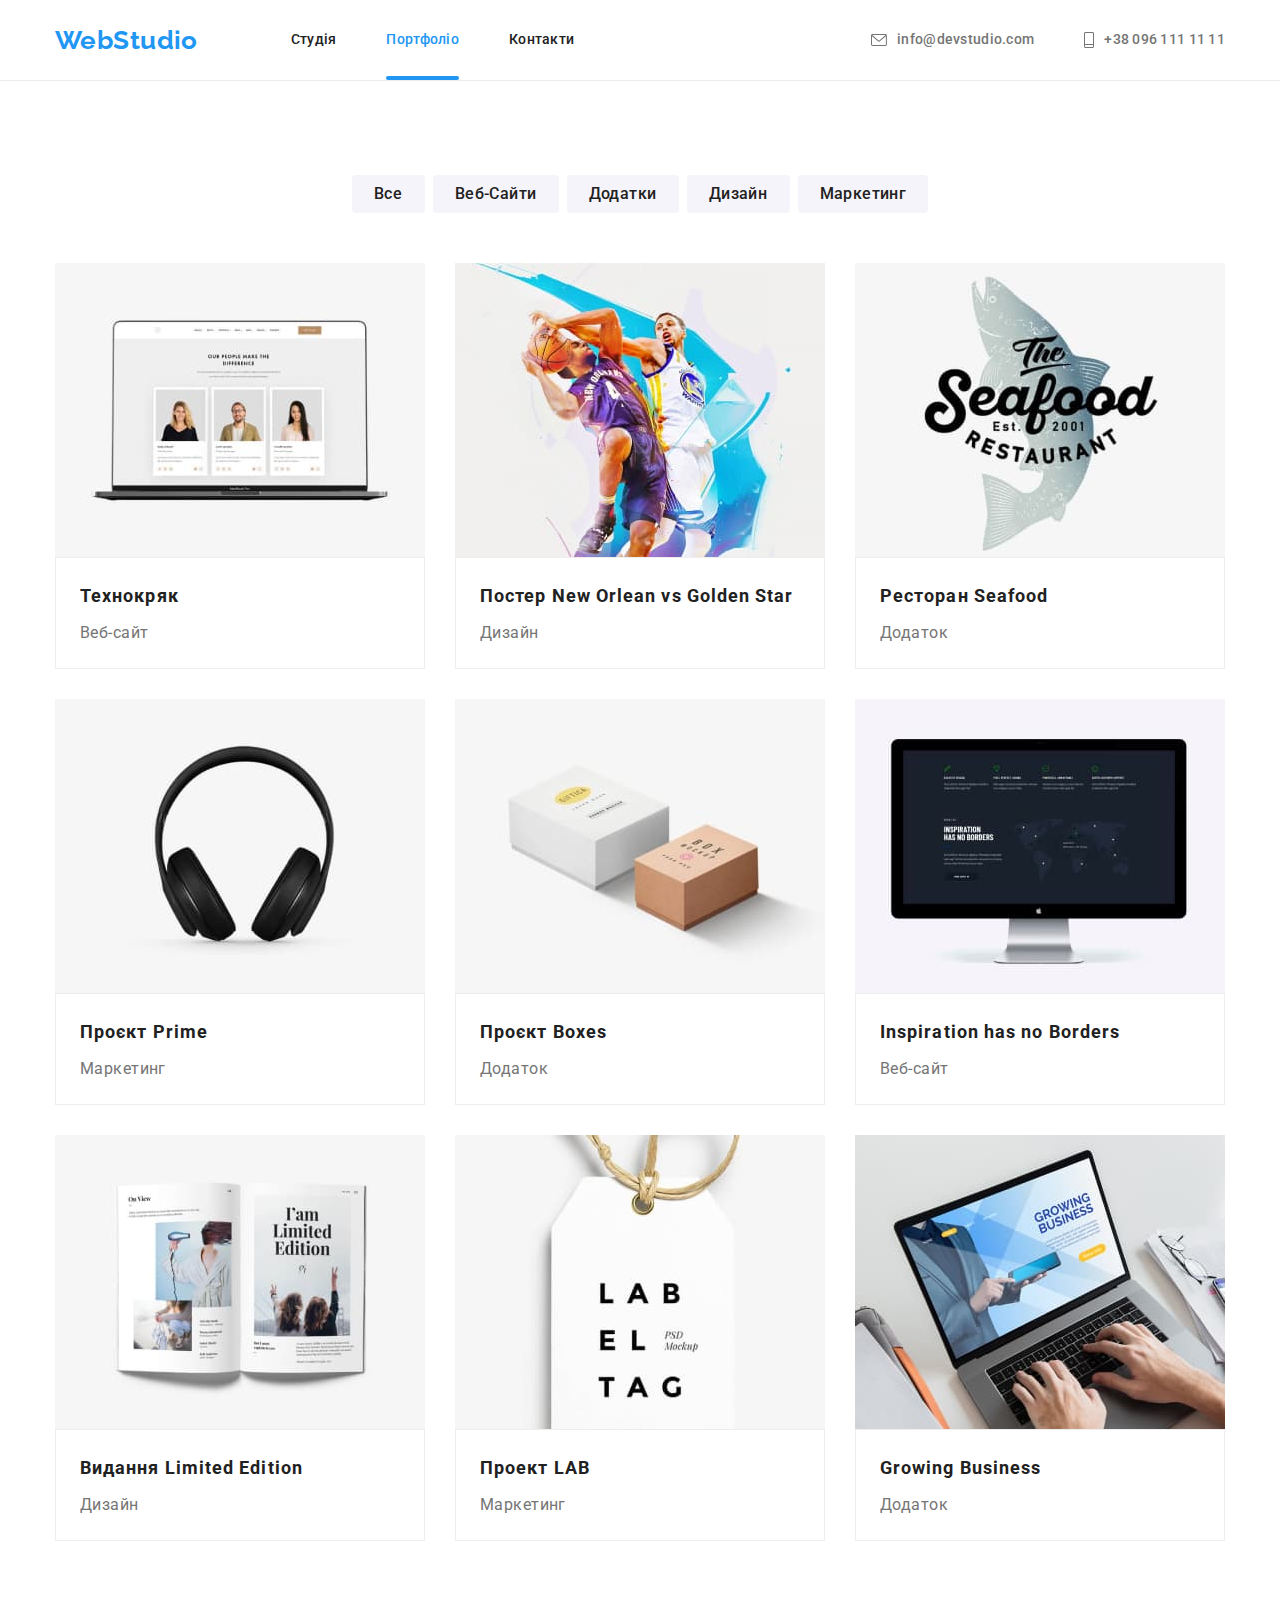
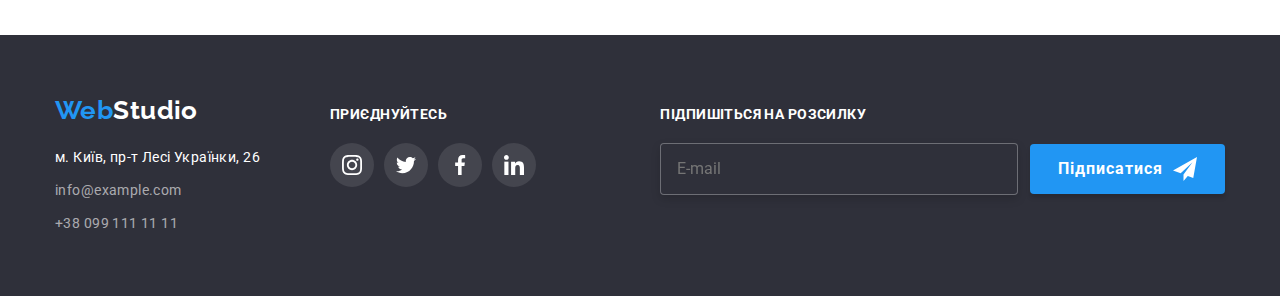
==== portfolio.html @ 5a46fb8b "змінив назви класів" ====
<!DOCTYPE html>
<html lang="uk">
  <head>
    <meta charset="UTF-8" />
    <meta http-equiv="X-UA-Compatible" content="IE=edge" />
    <meta name="viewport" content="width=device-width, initial-scale=1.0" />
    <title>Портфоліо</title>
    <link rel="preconnect" href="https://fonts.googleapis.com" />
    <link rel="preconnect" href="https://fonts.gstatic.com" crossorigin />
    <link
      href="https://fonts.googleapis.com/css2?family=Raleway:wght@700&family=Roboto:wght@400;500;700&display=swap"
      rel="stylesheet"
    />
    <link
      rel="stylesheet"
      href="https://cdnjs.cloudflare.com/ajax/libs/modern-normalize/1.1.0/modern-normalize.min.css"
    />
    <link rel="stylesheet" href="./css/styles.css" />
  </head>
  <body>
    <!-- Header -->
    <header class="header">
      <div class="container header__container">
        <nav class="header-nav">
          <a class="header-logo logo link" href="./index.html"
            >Web<span class="header-logo--black">Studio</span></a
          >
          <ul class="site-nav list">
            <li class="site-nav__item">
              <a class="site-nav__link link" href="./index.html"
                >Студія</a
              >
            </li>
            <li class="site-nav__item">
              <a class="site-nav__link site-nav__link--current link" href="./portfolio.html"
                >Портфоліо</a
              >
            </li>
            <li class="site-nav__item">
              <a class="site-nav__link link" href="#contacts">Контакти</a>
            </li>
          </ul>
        </nav>
        <ul class="header-contact list">
          <li class="header-contact__item">
            <a
              class="header-contact__link link"
              href="mailto:info@devstudio.com"
              target="_blank"
            >
              <svg class="header-contact__icon" width="16" height="12">
                <use href="./images/icons.svg#envelope"></use>
              </svg>
              info@devstudio.com</a
            >
          </li>
          <li class="header-contact__item">
            <a
              class="header-contact__link link"
              href="tel:+380961111111"
              target="_blank"
            >
              <svg class="header-contact__icon" width="10" height="16">
                <use href="./images/icons.svg#telephone"></use>
              </svg>
              +38 096 111 11 11</a
            >
          </li>
        </ul>
      </div>
    </header>
    <main>
      <section class="portfolio-section">
        <div class="container">
          <h1 class="visually-hidden">Проекти</h1>
          <!-- Filter buttons -->
          <ul class="filter-list list">
            <li class="filter-list__item">
              <button class="filter-list__btn filter-list__btn--first" type="button">Все</button>
            </li>
            <li class="filter-list__item">
              <button class="filter-list__btn filter-list__btn--second" type="button">Веб-Сайти</button>
            </li>
            <li class="filter-list__item">
              <button class="filter-list__btn filter-list__btn--third" type="button">Додатки</button>
            </li>
            <li class="filter-list__item">
              <button class="filter-list__btn filter-list__btn--fourth" type="button">Дизайн</button>
            </li>
            <li class="filter-list__item">
              <button class="filter-list__btn filter-list__btn--fifth" type="button">Маркетинг</button>
            </li>
          </ul>
          <!-- Galary -->
          <ul class="galary-set list">
            <li class="galary-set__item">
              <a class="galary-set__link link" href="">
                <div class="galary-set__img-thumb">
                  <img
                    src="./images/portfolio-1.jpg"
                    alt="Технокряк"
                    width="370"
                    height="294"
                  />
                  <p class="galary-set__overlay">
                    Ресурс пропонує комплексні пропозиції з різним рівнем
                    функціоналу та сервісів. Все це дозволить відвідувачу
                    отримати вичерпні відомості про компанію чи приватну особу.
                  </p>
                </div>
                <div class="galary-set__discription">
                  <h2 class="galary-set__title">Технокряк</h2>
                  <p class="galary-set__text">Веб-сайт</p>
                </div>
              </a>
            </li>
            <li class="galary-set__item">
              <a href="" class="galary-set__link link">
                <div class="galary-set__img-thumb">
                  <img
                    src="./images/portfolio-2.jpg"
                    alt="Постер New Orlean vs Golden Star"
                    width="370"
                    height="294"
                  />
                  <p class="galary-set__overlay">
                    Ресурс пропонує комплексні пропозиції з різним рівнем
                    функціоналу та сервісів. Все це дозволить відвідувачу
                    отримати вичерпні відомості про компанію чи приватну особу.
                  </p>
                </div>
                <div class="galary-set__discription">
                  <h2 class="galary-set__title">Постер New Orlean vs Golden Star</h2>
                  <p class="galary-set__text">Дизайн</p>
                </div>
              </a>
            </li>
            <li class="galary-set__item">
              <a href="" class="galary-set__link link">
                <div class="galary-set__img-thumb">
                  <img
                    src="./images/portfolio-3.jpg"
                    alt="Ресторан Seafood"
                    width="370"
                    height="294"
                  />
                  <p class="galary-set__overlay">
                    Ресурс пропонує комплексні пропозиції з різним рівнем
                    функціоналу та сервісів. Все це дозволить відвідувачу
                    отримати вичерпні відомості про компанію чи приватну особу.
                  </p>
                </div>
                <div class="galary-set__discription">
                  <h2 class="galary-set__title">Ресторан Seafood</h2>
                  <p class="galary-set__text">Додаток</p>
                </div>
              </a>
            </li>
            <li class="galary-set__item">
              <a href="" class="galary-set__link link">
                <div class="galary-set__img-thumb">
                  <img
                    src="./images/portfolio-4.jpg"
                    alt="Проєкт Prime"
                    width="370"
                    height="294"
                  />
                  <p class="galary-set__overlay">
                    Ресурс пропонує комплексні пропозиції з різним рівнем
                    функціоналу та сервісів. Все це дозволить відвідувачу
                    отримати вичерпні відомості про компанію чи приватну особу.
                  </p>
                </div>
                <div class="galary-set__discription">
                  <h2 class="galary-set__title">Проєкт Prime</h2>
                  <p class="galary-set__text">Маркетинг</p>
                </div>
              </a>
            </li>
            <li class="galary-set__item">
              <a href="" class="galary-set__link link">
                <div class="galary-set__img-thumb">
                  <img
                    src="./images/portfolio-5.jpg"
                    alt="Проєкт Boxes"
                    width="370"
                    height="294"
                  />
                  <p class="galary-set__overlay">
                    Ресурс пропонує комплексні пропозиції з різним рівнем
                    функціоналу та сервісів. Все це дозволить відвідувачу
                    отримати вичерпні відомості про компанію чи приватну особу.
                  </p>
                </div>
                <div class="galary-set__discription">
                  <h2 class="galary-set__title">Проєкт Boxes</h2>
                  <p class="galary-set__text">Додаток</p>
                </div>
              </a>
            </li>
            <li class="galary-set__item">
              <a href="" class="galary-set__link link">
                <div class="galary-set__img-thumb">
                  <img
                    src="./images/portfolio-6.jpg"
                    alt="Inspiration has no Borders"
                    width="370"
                    height="294"
                  />
                  <p class="galary-set__overlay">
                    Ресурс пропонує комплексні пропозиції з різним рівнем
                    функціоналу та сервісів. Все це дозволить відвідувачу
                    отримати вичерпні відомості про компанію чи приватну особу.
                  </p>
                </div>
                <div class="galary-set__discription">
                  <h2 class="galary-set__title">Inspiration has no Borders</h2>
                  <p class="galary-set__text">Веб-сайт</p>
                </div>
              </a>
            </li>
            <li class="galary-set__item">
              <a href="" class="galary-set__link link">
                <div class="galary-set__img-thumb">
                  <img
                    src="./images/portfolio-7.jpg"
                    alt="Видання Limited Edition"
                    width="370"
                    height="294"
                  />
                  <p class="galary-set__overlay">
                    Ресурс пропонує комплексні пропозиції з різним рівнем
                    функціоналу та сервісів. Все це дозволить відвідувачу
                    отримати вичерпні відомості про компанію чи приватну особу.
                  </p>
                </div>
                <div class="galary-set__discription">
                  <h2 class="galary-set__title">Видання Limited Edition</h2>
                  <p class="galary-set__text">Дизайн</p>
                </div>
              </a>
            </li>
            <li class="galary-set__item">
              <a href="" class="galary-set__link link">
                <div class="galary-set__img-thumb">
                  <img
                    src="./images/portfolio-8.jpg"
                    alt="Проект LAB"
                    width="370"
                    height="294"
                  />
                  <p class="galary-set__overlay">
                    Ресурс пропонує комплексні пропозиції з різним рівнем
                    функціоналу та сервісів. Все це дозволить відвідувачу
                    отримати вичерпні відомості про компанію чи приватну особу.
                  </p>
                </div>
                <div class="galary-set__discription">
                  <h2 class="galary-set__title">Проект LAB</h2>
                  <p class="galary-set__text">Маркетинг</p>
                </div>
              </a>
            </li>
            <li class="galary-set__item">
              <a href="" class="galary-set__link link">
                <div class="galary-set__img-thumb">
                  <img
                    src="./images/portfolio-9.jpg"
                    alt="Growing Business"
                    width="370"
                    height="294"
                  />
                  <p class="galary-set__overlay">
                    Ресурс пропонує комплексні пропозиції з різним рівнем
                    функціоналу та сервісів. Все це дозволить відвідувачу
                    отримати вичерпні відомості про компанію чи приватну особу.
                  </p>
                </div>
                <div class="galary-set__discription">
                  <h2 class="galary-set__title">Growing Business</h2>
                  <p class="galary-set__text">Додаток</p>
                </div>
              </a>
            </li>
          </ul>
        </div>
      </section>
    </main>
    <footer class="footer">
      <div class="container footer-container">
        <div class="address-wrapper">
          <a class="footer-logo logo link" href="./index.html"
            >Web<span class="logo--white">Studio</span></a
          >
          <address id="contacts" class="address">
            <ul class="address list">
              <li class="address__item">
                <a
                  class="address__link link"
                  href="https://goo.gl/maps/52CHACWSyZtGmyh28"
                  target="_blank"
                  >м. Київ, пр-т Лесі Українки, 26</a
                >
              </li>
              <li class="address__item">
                <a
                  class="address__link address__link--grey link"
                  href="mailto:info@example.com"
                  target="_blank"
                  >info@example.com</a
                >
              </li>
              <li class="address__item">
                <a
                  class="address__link address__link--grey link"
                  href="tel:+380991111111"
                  target="_blank"
                  >+38 099 111 11 11</a
                >
              </li>
            </ul>
          </address>
        </div>
        <!-- Enjoy -->
        <div class="enjoy">
          <p class="enjoy__text">Приєднуйтесь</p>
          <ul class="enjoy-list list">
            <li class="enjoy-list__item">
              <a class="enjoy__link" href="">
                <svg class="enjoy__icon" width="20" height="20">
                  <use href="./images/icons.svg#instagram"></use>
                </svg>
              </a>
            </li>
            <li class="enjoy-list__item">
              <a class="enjoy__link" href="">
                <svg class="enjoy__icon" width="20" height="20">
                  <use href="./images/icons.svg#twitter"></use>
                </svg>
              </a>
            </li>
            <li class="enjoy-list__item">
              <a class="enjoy__link" href="">
                <svg class="enjoy__icon" width="20" height="20">
                  <use href="./images/icons.svg#facebook"></use>
                </svg>
              </a>
            </li>
            <li class="enjoy-list__item">
              <a class="enjoy__link" href="">
                <svg class="enjoy__icon" width="20" height="20">
                  <use href="./images/icons.svg#linkedin"></use>
                </svg>
              </a>
            </li>
          </ul>
        </div>
        <div class="subscribe">
          <p class="subscribe__text">Підпишіться на розсилку</p>
          <form class="subscribe-form" method="post">
            <input
              class="subscribe__input"
              type="email"
              name="user_subscription_email"
              placeholder="E-mail"
            />
            <button class="subscribe__btn" type="submit">
              Підписатися
              <svg class="subscribe__icon" width="24" height="24">
                <use href="./images/icons.svg#telegram"></use>
              </svg>
            </button>
          </form>
        </div>
      </div>
    </footer>
  </body>
</html>
---- css/styles.css ----
:root {
  --main-font: Roboto, sans-serif;
  --secondary-font: Raleway, sans-serif;
  --accent-color: #2196f3;
  --primary-text-color: #212121;
  --description-color: #757575;
  --white-color: #ffffff;
  --background-bt: #f5f4fa;
  --logo-color: #000000;
  --footer-bkrnd-color: #2f303a;
  --main-bkrnd-color: #f5f5f5;
  --secondary-bkrnd-color: #f5f4fa;
  --hero-bkrnd-color: #c4c4c4;
  --icon-color-primary: #afb1b8;
  --bkrnd-work-text: rgba(47, 48, 58, 0.8);
}

html {
  scroll-behavior: smooth;
}

body {
  font-family: var(--main-font);
  color: var(--primary-text-color);
  background-color: var(--white-color);
  font-size: 14px;
  letter-spacing: 0.03em;
}

h1,
h2,
h3,
p {
  margin-top: 0;
  margin-bottom: 0;
}

ul,
ol {
  margin-top: 0;
  margin-bottom: 0;
  padding-left: 0;
}

img {
  display: block;
}

.list {
  list-style: none;
  padding: 0;
  margin: 0;
}

.link {
  text-decoration: none;
}

.section {
  padding-top: 94px;
  padding-bottom: 94px;
}

/* ===Start components=== */
.logo {
  font-family: var(--secondary-font);
  font-weight: 700;
  font-size: 26px;
  line-height: 1.19;
  color: var(--accent-color);
}
.container {
  width: 1200px;
  padding-left: 15px;
  padding-right: 15px;
  margin-left: auto;
  margin-right: auto;
}

/* ===End components=== */

/*===Start header===*/
.header {
  background-color: var(--white-color);
  border-bottom: 1px solid #ececec;
}
.header__container {
  display: flex;
  align-items: center;
}

.header-nav {
  display: flex;
  align-items: center;
}

.header-logo {
  margin-right: 93px;
  align-items: center;
}

.logo--black {
  color: var(--logo-color);
}

.site-nav {
  display: flex;
  align-items: center;
}

.site-nav__item:not(:last-child) {
  margin-right: 50px;
}

.site-nav__link {
  position: relative;
  display: block;
  padding: 32px 0;

  transition-property: color;
  transition-duration: 250ms;
  transition-timing-function: cubic-bezier(0.4, 0, 0.2, 1);

  font-weight: 500;
  line-height: 1.14;
  letter-spacing: 0.02em;
  color: inherit;
}

.header-contact__link {
  display: flex;
  justify-content: center;
  align-items: center;

  transition-property: color;
  transition-duration: 250ms;
  transition-timing-function: cubic-bezier(0.4, 0, 0.2, 1);
}

.site-nav__link:hover,
.site-nav__link:focus {
  color: var(--accent-color);
}

.header-contact__icon {
  fill: var(--description-color);
  margin-right: 10px;

  transition-property: fill;
  transition-duration: 250ms;
  transition-timing-function: cubic-bezier(0.4, 0, 0.2, 1);
}

.header-contact__link:hover .header-contact__icon,
.header-contact__link:focus .header-contact__icon {
  fill: var(--accent-color);
}

.site-nav__link--current {
  color: var(--accent-color);
}

.site-nav__link--current::after {
  content: "";

  position: absolute;
  bottom: 0;

  display: block;

  width: 100%;
  height: 4px;
  border-radius: 2px;
  background-color: var(--accent-color);
}

.header-contact {
  display: flex;
  align-items: center;
  margin-left: auto;
}

.header-contact__item:not(:last-child) {
  margin-right: 50px;
}

.header-contact__link {
  font-weight: 500;
  line-height: 1.14;
  letter-spacing: 0.02em;
  color: var(--description-color);
}

.header-contact__link:hover,
.header-contact__link:focus {
  color: var(--accent-color);
}

/*===End header===*/

/*===Start hero===*/

.hero {
  max-width: 1600px;
  margin-left: auto;
  margin-right: auto;
  background-image: linear-gradient(
      rgba(47, 48, 58, 0.4),
      rgba(47, 48, 58, 0.4)
    ),
    url("../images/hero.jpg");
  background-repeat: no-repeat;
  background-position: center;
  background-size: 1600px 600px;
  background-color: var(--hero-bkrnd-color);
  padding-top: 200px;
  padding-bottom: 200px;
}

.hero-title {
  margin: auto;
  margin-bottom: 30px;
  font-weight: 900;
  font-size: 44px;
  line-height: 1.36;
  text-align: center;
  letter-spacing: 0.06em;
  text-transform: uppercase;
  color: var(--white-color);
  width: 696px;
}

.modal-btn {
  display: block;
  margin: auto;
  min-width: 216px;
  font-family: inherit;
  font-weight: 700;
  font-size: 16px;
  line-height: 1.88;
  align-items: center;
  text-align: center;
  letter-spacing: 0.06em;
  color: var(--white-color);
  background-color: var(--accent-color);
  cursor: pointer;
  box-shadow: 0px 4px 4px rgba(0, 0, 0, 0.15);
  border-radius: 4px;
  border: none;
  padding: 10px 30px;
}

.modal-btn:hover,
.modal-btn:focus {
  color: var(--white-color);
  background-color: var(--accent-color);
}

/* ===end hero===*/

/*===Start about===*/

.about__item .about__container {
  display: flex;
  justify-content: center;
  align-items: center;

  width: 270px;
  height: 120px;
  margin-bottom: 30px;
  background-color: var(--secondary-bkrnd-color);
}

.about__icon {
  fill: var(--description-color);
}

.visually-hidden {
  position: absolute;
  width: 1px;
  height: 1px;
  margin: -1px;
  padding: 0;
  overflow: hidden;
  border: 0;
  clip: rect(0 0 0 0);
}

.about {
  display: flex;
  margin-left: -30px;
}

.about__item {
  margin-left: 30px;
  flex-basis: calc((100%-120px) / 4);
}

.about__title {
  font-weight: 700;
  font-size: inherit;
  line-height: 1.14;
  text-transform: uppercase;
  margin-bottom: 10px;
}

.about__text {
  line-height: 1.71;
  color: var(--description-color);
}

/*===End about===*/

/*===Start work===*/

.work {
  padding-bottom: 94px;
}

.work__title {
  font-weight: 700;
  font-size: 36px;
  line-height: 1.17;
  text-align: center;
  margin-bottom: 50px;
}

.work__list {
  display: flex;
  margin-left: -30px;
  margin-top: -30px;
}

.work__item {
  position: relative;

  margin-left: 30px;
  margin-top: 30px;
  flex-basis: calc((100%-60px) / 3);
}

.work__text-wrapper {
  position: absolute;
  bottom: 0;

  display: flex;
  justify-content: center;
  align-items: center;
  width: 100%;
  height: 70px;

  background-color: var(--bkrnd-work-text);
}

.work__text {
  font-weight: 700;
  line-height: 1.14;
  text-align: center;
  text-transform: uppercase;
  color: var(--white-color);
}

/*===End work===*/

/*===Start team===*/
.team-section {
  background-color: var(--secondary-bkrnd-color);
  max-width: 1600px;
  margin-left: auto;
  margin-right: auto;
}

.team-list {
  display: flex;
  margin-left: -30px;
  margin-top: -30px;
}

.team-list__item {
  margin-left: 30px;
  margin-top: 30px;
  flex-basis: calc((100%-120px) / 4);
  background: #ffffff;
  box-shadow: 0px 1px 3px rgba(0, 0, 0, 0.12), 0px 1px 1px rgba(0, 0, 0, 0.14),
    0px 2px 1px rgba(0, 0, 0, 0.2);
  border-radius: 0px 0px 4px 4px;
}

.team-section__title {
  font-weight: 700;
  font-size: 36px;
  line-height: 1.17;
  text-align: center;
  margin-bottom: 50px;
}

.team-list__description {
  padding-top: 30px;
  margin-bottom: 16px;
}

.team-list__title {
  font-weight: 500;
  font-size: 16px;
  line-height: 1.19;
  text-align: center;
  margin-bottom: 10px;
}

.team-list__text {
  font-size: 16px;
  line-height: 1.19;
  text-align: center;
  color: var(--description-color);
}

.social-list {
  display: flex;
  justify-content: center;
  align-items: center;
  margin-bottom: 30px;
}

.social-list__item:not(:last-child) {
  margin-right: 10px;
}

.social-list__link {
  display: flex;
  justify-content: center;
  align-items: center;
  width: 44px;
  height: 44px;
  border-radius: 50%;

  transition-property: background-color;
  transition-duration: 250ms;
  transition-timing-function: cubic-bezier(0.4, 0, 0.2, 1);
}

.social-list__link:hover,
.social-list__link:focus {
  background-color: var(--accent-color);
}

.social-list__icon {
  fill: var(--icon-color-primary);

  transition-property: fill;
  transition-duration: 250ms;
  transition-timing-function: cubic-bezier(0.4, 0, 0.2, 1);
}

.social-list__link:hover .social-list__icon,
.social-list__link:focus .social-list__icon {
  fill: var(--white-color);
}

/*===End team===*/

/*===Clients===*/
.clients__title {
  font-weight: 700;
  font-size: 36px;
  line-height: 1.17;
  text-align: center;
  margin-bottom: 50px;
}

.clients-list {
  display: flex;
  justify-content: center;
  align-items: center;
}

.clients-list__item:not(:last-child) {
  margin-right: 30px;
}

.clients-list__link {
  display: flex;
  justify-content: center;
  align-items: center;
  border: 1px solid var(--icon-color-primary);
  border-radius: 4px;
  width: 170px;
  height: 92px;

  transition-property: border-color;
  transition-duration: 250ms;
  transition-timing-function: cubic-bezier(0.4, 0, 0.2, 1);
}

.clients-list__link:hover,
.clients-list__link:focus {
  border-color: var(--accent-color);
}

.clients-list__icon {
  fill: var(--icon-color-primary);

  transition-property: fill;
  transition-duration: 250ms;
  transition-timing-function: cubic-bezier(0.4, 0, 0.2, 1);
}

.clients-list__link:hover .clients-list__icon,
.clients-list__link:focus .clients-list__icon {
  fill: var(--accent-color);
}

/*===End clients===*/

/*===Start footer===*/
.footer {
  max-width: 1600px;
  padding: 60px 0;
  margin-left: auto;
  margin-right: auto;
}

.footer-container {
  display: flex;
  align-items: baseline;
}

.address-wrapper {
  margin-right: 70px;
}

.footer-logo {
  display: inline-block;
  margin-bottom: 20px;
}
.address {
  font-style: normal;
}

.address__item:not(:last-child) {
  margin-bottom: 9px;
}
.logo--white {
  color: var(--white-color);
}

.address__link {
  line-height: 1.71;
  color: var(--white-color);
  transition-property: color;
  transition-duration: 250ms;
  transition-timing-function: cubic-bezier(0.4, 0, 0.2, 1);
}

.address__link--grey {
  color: rgba(255, 255, 255, 0.6);
}

.address__link:hover,
.address__link:focus {
  color: var(--accent-color);
}

.footer {
  background-color: var(--footer-bkrnd-color);
}

/* =Enjoy= */

.enjoy__text {
  margin-bottom: 20px;
  font-weight: 700;
  line-height: 1.14;
  text-transform: uppercase;
  color: var(--white-color);
}

.enjoy-list {
  display: flex;
}

.enjoy__link {
  width: 44px;
  height: 44px;
  display: flex;
  justify-content: center;
  align-items: center;
  border-radius: 50%;
  background-color: rgba(255, 255, 255, 0.1);

  transition-property: background-color;
  transition-duration: 250ms;
  transition-timing-function: cubic-bezier(0.4, 0, 0.2, 1);
}

.enjoy-list__item:not(:last-child) {
  margin-right: 10px;
}

.enjoy__icon {
  fill: var(--white-color);
}

.enjoy__link:hover,
.enjoy__link:focus {
  background-color: var(--accent-color);
}

/* =Subscribe= */

.subscribe {
  margin-left: auto;
}

.subscribe__text {
  margin-bottom: 20px;

  font-weight: 700;
  line-height: 1.14;
  text-transform: uppercase;
  color: var(--white-color);
}

.subscribe-form {
  display: flex;
  justify-content: center;
  align-items: center;
}

.subscribe__input {
  padding: 15px 16px;
  width: 358px;

  font-weight: 400;
  font-size: 16px;
  line-height: 1.25;
  background-color: var(--footer-bkrnd-color);
  color: rgba(255, 255, 255, 0.6);

  border: 1px solid rgba(255, 255, 255, 0.3);
  filter: drop-shadow(0px 4px 4px rgba(0, 0, 0, 0.15));
  border-radius: 4px;
}

.subscribe__btn {
  margin-left: 12px;
  font-weight: 700;
  font-size: 16px;
  line-height: 1.88;

  padding: 10px 28px;

  display: flex;
  align-items: center;
  text-align: center;
  letter-spacing: 0.06em;

  color: var(--white-color);
  background: var(--accent-color);
  box-shadow: 0px 4px 4px rgba(0, 0, 0, 0.15);
  border-radius: 4px;
  cursor: pointer;
  border: none;
}

.subscribe__icon {
  margin-left: 10px;
}

/*===End footer===*/

/*=====Portfolio=====*/

/* ===Filter buttons=== */

.portfolio-section {
  padding: 94px 0;
}

.filter-list {
  display: flex;
  flex-wrap: wrap;
  margin-left: -8px;
  justify-content: center;
  margin-bottom: 50px;
}

.filter-list__item {
  margin-left: 8px;
}

.filter-list__btn {
  display: inline-block;
  font-family: inherit;
  font-weight: 500;
  font-size: 16px;
  line-height: 1.63;
  text-align: center;
  letter-spacing: inherit;
  color: inherit;
  cursor: pointer;
  padding: 6px 22px;

  background: var(--background-bt);
  border-radius: 4px;
  border: none;

  transition-property: color, background-color, box-shadow, border-radius;
  transition-duration: 250ms, 250ms, 250ms, 250ms;
  transition-timing-function: cubic-bezier(0.4, 0, 0.2, 1),
    cubic-bezier(0.4, 0, 0.2, 1), cubic-bezier(0.4, 0, 0.2, 1),
    cubic-bezier(0.4, 0, 0.2, 1);
}

.filter-list__btn:hover,
.filter-list__btn:focus {
  color: var(--white-color);
  background-color: var(--accent-color);
  box-shadow: 0px 3px 1px rgba(0, 0, 0, 0.1), 0px 1px 2px rgba(0, 0, 0, 0.08),
    0px 2px 2px rgba(0, 0, 0, 0.12);
  border-radius: 4px;
}

.filter-list__btn--first {
  min-width: 73px;
}

.filter-list__btn--second {
  min-width: 125px;
}

.filter-list__btn--third {
  min-width: 112px;
}

.filter-list__btn--fourth {
  min-width: 103px;
}

.filter-list__btn--fifth {
  min-width: 130px;
}

/* ===End buttons=== */

/* ===Start galary=== */

.galary-set__link {
  display: block;

  transition-property: box-shadow;
  transition-duration: 250ms;
  transition-timing-function: cubic-bezier(0.4, 0, 0.2, 1);
}

.galary-set__link:hover,
.galary-set__link:focus {
  box-shadow: 0px 1px 1px rgba(0, 0, 0, 0.12), 0px 4px 4px rgba(0, 0, 0, 0.06),
    1px 4px 6px rgba(0, 0, 0, 0.16);
  cursor: pointer;
}

.galary-set__img-thumb {
  position: relative;
  overflow: hidden;
}

.galary-set__img-thumb::before {
  content: "";

  display: inline-block;
  position: absolute;

  transform: translatey(101%);

  transition-property: transform;
  transition-duration: 250ms;
  transition-timing-function: cubic-bezier(0.4, 0, 0.2, 1);

  width: 100%;
  height: 100%;
  background-color: rgba(33, 150, 243, 0.9);
}

.galary-set__link:hover .galary-set__img-thumb::before,
.galary-set__link:focus .galary-set__img-thumb::before {
  transform: translateY(0);
}

.galary-set__overlay {
  position: absolute;
  top: 0;
  left: 0;

  padding: 63px 24px;

  transform: translateY(100%);
  transition-property: transform;
  transition-duration: 250ms;
  transition-timing-function: cubic-bezier(0.4, 0, 0.2, 1);

  font-size: 18px;
  line-height: 1.56;
  color: var(--white-color);
}

.galary-set__link:hover .galary-set__overlay,
.galary-set__link:focus .galary-set__overlay {
  transform: translateY(0);
}

.galary-set {
  display: flex;
  flex-wrap: wrap;
  margin-left: -30px;
  margin-bottom: -30px;
}

.galary-set__item {
  margin-left: 30px;
  margin-bottom: 30px;
}

.galary-set__discription {
  padding: 20px 24px;
  border: 1px solid #eeeeee;
}

.galary-set__title {
  color: var(--primary-text-color);
  font-weight: 700;
  font-size: 18px;
  line-height: 2;
  letter-spacing: 0.06em;
  margin-bottom: 4px;
}

.galary-set__text {
  font-size: 16px;
  line-height: 1.88;
  color: var(--description-color);
}

/*=====Backdrop=====*/

.backdrop {
  position: fixed;
  top: 0;
  left: 0;

  width: 100vw;
  height: 100vh;
  opacity: 1;

  transition: opacity 250ms cubic-bezier(0.4, 0, 0.2, 1),
    visibility 250ms cubic-bezier(0.4, 0, 0.2, 1);
  background-color: rgba(0, 0, 0, 0.2);
}

.backdrop.is-hidden {
  opacity: 0;
  visibility: hidden;
  pointer-events: none;
}

.backdrop.is-hidden .modal {
  transform: translate(-50%, -50%) scale(0.5);
}

.modal {
  position: absolute;
  top: 50%;
  left: 50%;
  padding: 40px;
  width: 528px;

  background: var(--white-color);
  box-shadow: 0px 1px 3px rgba(0, 0, 0, 0.12), 0px 1px 1px rgba(0, 0, 0, 0.14),
    0px 2px 1px rgba(0, 0, 0, 0.2);
  border-radius: 4px;

  transform: translate(-50%, -50%) scale(1);
  transition: transform 250ms cubic-bezier(0.4, 0, 0.2, 1);
}

.modal__close-btn {
  position: absolute;
  top: 8px;
  right: 8px;

  display: flex;
  justify-content: center;
  align-items: center;
  padding: 0;
  width: 30px;
  height: 30px;

  background: var(--white-color);
  border: 1px solid rgba(0, 0, 0, 0.1);
  border-radius: 50%;
  cursor: pointer;
  transition: fill 250ms cubic-bezier(0.4, 0, 0.2, 1);
}

.modal__close-btn:hover,
.modal__close-btn:focus {
  fill: var(--accent-color);
}

.contact-form__text {
  margin-bottom: 12px;

  font-weight: 700;
  font-size: 20px;
  line-height: 1.15;
  text-align: center;

  color: var(--primary-text-color);
}

.contact-form__field {
  display: inline-block;
  margin-bottom: 4px;

  font-size: 12px;
  line-height: 1.17;
  letter-spacing: 0.01em;

  color: var(--description-color);
  cursor: pointer;
}

.contact-form__wrapper {
  position: relative;
  margin-bottom: 10px;
}

.contact-form__input {
  width: 100%;
  padding: 11px 42px;

  border: 1px solid rgba(33, 33, 33, 0.2);
  border-radius: 4px;
  cursor: pointer;
  outline: none;

  transition: border-color 250ms cubic-bezier(0.4, 0, 0.2, 1);
}

.contact-form__icon {
  position: absolute;
  transform: translate(50%, 50%);
  top: 0;
  left: 0;

  transition: fill 250ms cubic-bezier(0.4, 0, 0.2, 1);
}

.contact-form__comment {
  margin-bottom: 20px;
  padding: 12px 16px;
  resize: none;
  width: 100%;
  height: 120px;

  border: 1px solid rgba(33, 33, 33, 0.2);
  border-radius: 4px;
  outline: none;

  transition: border-color 250ms cubic-bezier(0.4, 0, 0.2, 1);
}

.contact-form__comment:hover,
.contact-form__comment:focus,
.contact-form__input:focus,
.contact-form__input:hover {
  border-color: var(--accent-color);
}

.contact-form__input:focus + .contact-form__icon {
  fill: var(--accent-color);
}

.contact-form__input:hover + .contact-form__icon {
  fill: var(--accent-color);
}

.contact-form__comment::placeholder {
  font-size: 12px;
  line-height: 1.17;
  letter-spacing: 0.01em;

  color: rgba(117, 117, 117, 0.5);
}

.contact-form__checkbox-wrapper {
  display: flex;
  justify-content: center;
  align-items: center;
  margin-bottom: 30px;
}

.contact-form__checkbox-label {
  display: flex;
  justify-content: center;
  align-items: center;
  line-height: 1.71;

  color: var(--description-color);
  cursor: pointer;
}

.contact-form__checkbox-label::before {
  display: inline-block;
  content: "";
  width: 16px;
  height: 15px;
  margin-right: 7px;
  border: 1px solid #212121;
  border-radius: 2px;
}

.contact-form__checkbox:checked + .contact-form__checkbox-label::before {
  background-image: url(../images/check-icon.svg);
  background-size: contain;
  background-origin: border-box;
  border-color: var(--accent-color);
}

.contact-form__checkbox:focus + .contact-form__checkbox-label::before {
  outline: 1px solid var(--accent-color);
}

.accept-policy-link {
  color: var(--accent-color);
}

.contact-form__submit-btn {
  display: flex;
  align-items: center;
  text-align: center;
  padding: 10px 52px;
  margin: auto;

  font-weight: 700;
  font-size: 16px;
  line-height: 1.88;
  letter-spacing: 0.06em;

  color: var(--white-color);

  background-color: var(--accent-color);
  box-shadow: 0px 4px 4px rgba(0, 0, 0, 0.15);
  border-radius: 4px;
  border: none;
  cursor: pointer;

  transition: background-color 250ms cubic-bezier(0.4, 0, 0.2, 1);
}

.contact-form__submit-btn:hover,
.contact-form__submit-btn:focus {
  background-color: #188ce8;
}
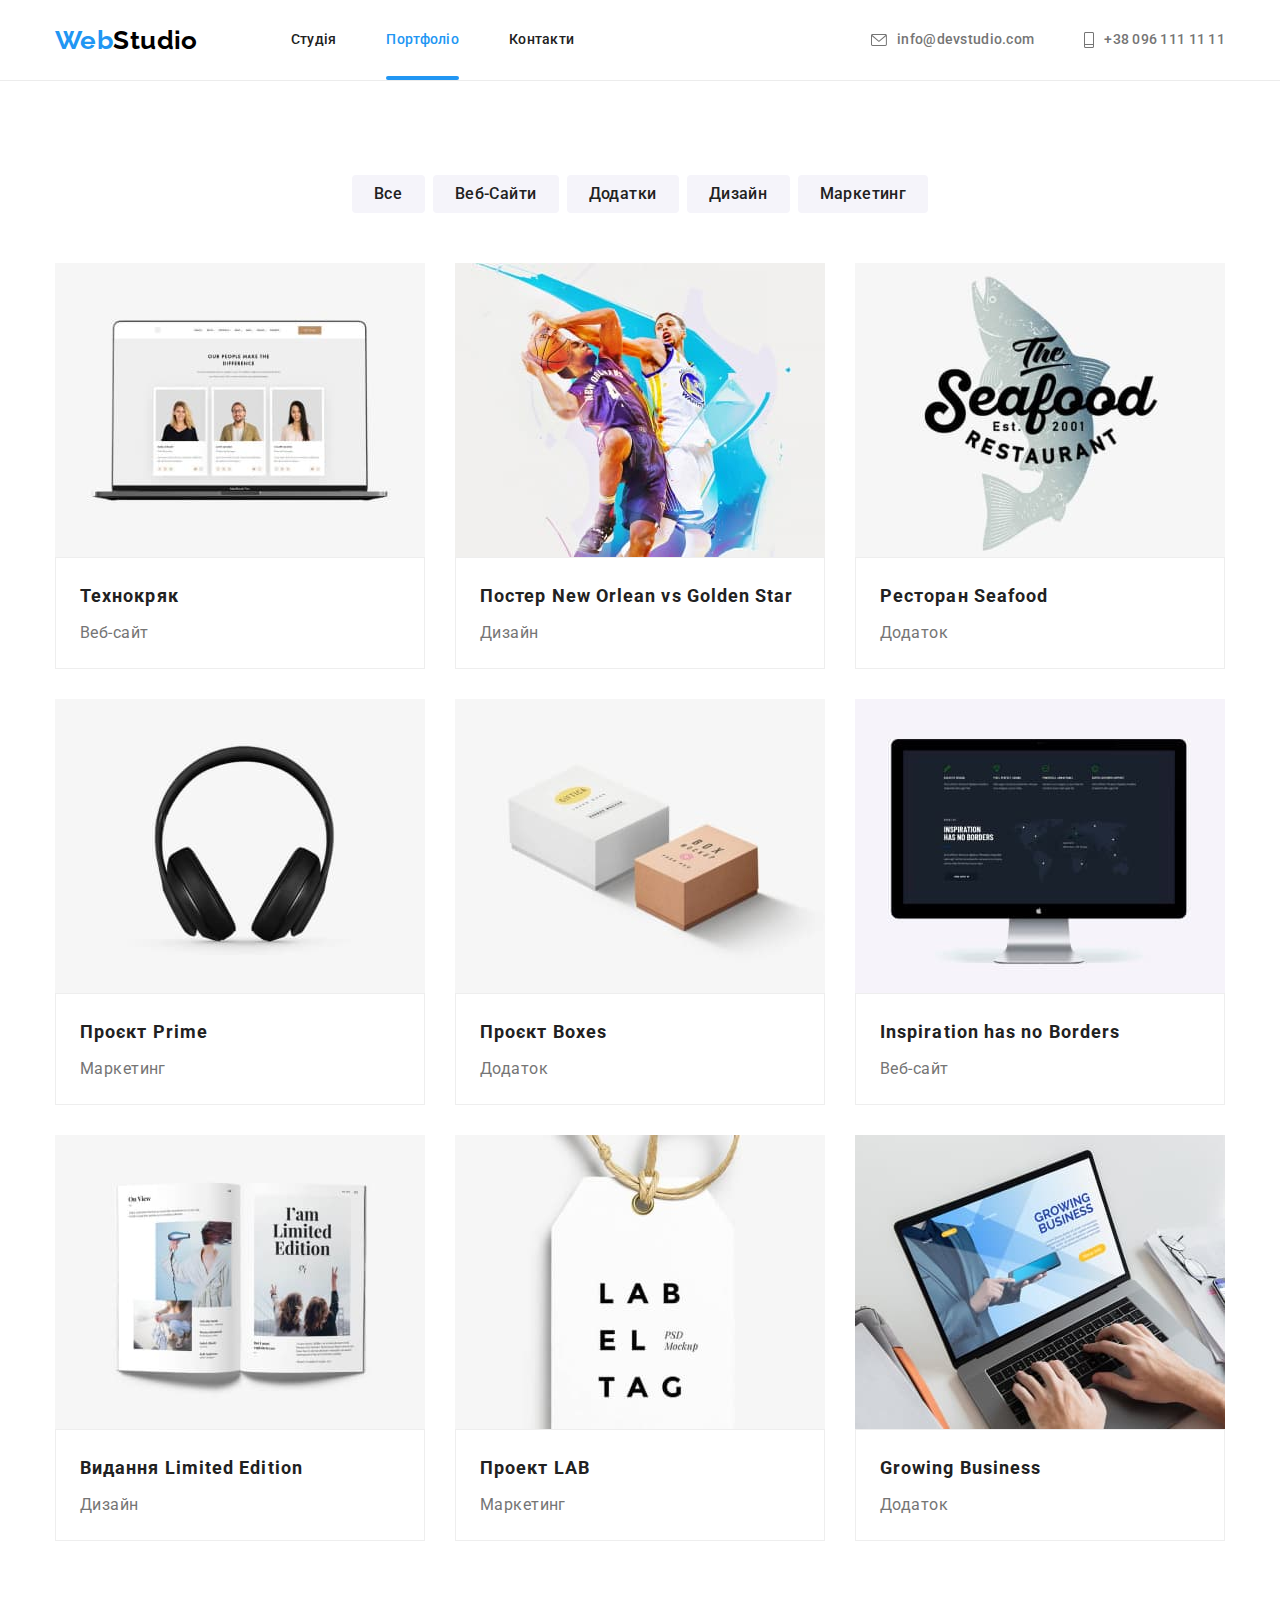
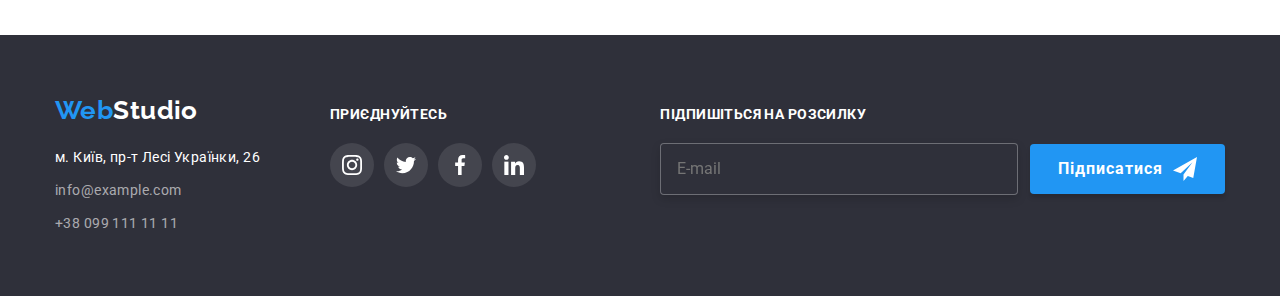
==== commit 1ce9f3db: "7 завдання" ====
--- a/portfolio.html
+++ b/portfolio.html
@@ -15,7 +15,7 @@
       rel="stylesheet"
       href="https://cdnjs.cloudflare.com/ajax/libs/modern-normalize/1.1.0/modern-normalize.min.css"
     />
-    <link rel="stylesheet" href="./css/styles.css" />
+    <link rel="stylesheet" href="./css/main.min.css">
   </head>
   <body>
     <!-- Header -->
@@ -23,7 +23,7 @@
       <div class="container header__container">
         <nav class="header-nav">
           <a class="header-logo logo link" href="./index.html"
-            >Web<span class="header-logo--black">Studio</span></a
+            >Web<span class="logo--black">Studio</span></a
           >
           <ul class="site-nav list">
             <li class="site-nav__item">
--- a/css/main.min.css
+++ b/css/main.min.css
@@ -0,0 +1 @@
+:root{--main-font: Roboto, sans-serif;--secondary-font: Raleway, sans-serif;--accent-color: #2196f3;--primary-text-color: #212121;--description-color: #757575;--white-color: #ffffff;--background-bt: #f5f4fa;--logo-color: #000000;--footer-bkrnd-color: #2f303a;--main-bkrnd-color: #f5f5f5;--secondary-bkrnd-color: #f5f4fa;--hero-bkrnd-color: #c4c4c4;--icon-color-primary: #afb1b8;--bkrnd-work-text: rgba(47, 48, 58, 0.8)}.visually-hidden{position:absolute;width:1px;height:1px;margin:-1px;padding:0;overflow:hidden;border:0;clip:rect(0 0 0 0)}html{scroll-behavior:smooth}body{font-family:var(--main-font);color:var(--primary-text-color);background-color:var(--white-color);font-size:14px;letter-spacing:.03em}h1,h2,h3,p{margin-top:0;margin-bottom:0}ul,ol{margin-top:0;margin-bottom:0;padding-left:0}img{display:block}.list{list-style:none;padding:0;margin:0}.link{text-decoration:none}.section{padding-top:94px;padding-bottom:94px}.container{width:1200px;padding-left:15px;padding-right:15px;margin-left:auto;margin-right:auto}.portfolio-section{padding:94px 0}.logo{font-family:var(--secondary-font);font-weight:700;font-size:26px;line-height:1.19;color:var(--accent-color)}.logo--black{color:var(--logo-color)}.logo--white{color:var(--white-color)}.header-logo{margin-right:93px;-webkit-box-align:center;-ms-flex-align:center;align-items:center}.footer-logo{display:inline-block;margin-bottom:20px}.site-nav__link{position:relative;display:block;padding:32px 0;-webkit-transition:color 250ms cubic-bezier(0.4, 0, 0.2, 1);transition:color 250ms cubic-bezier(0.4, 0, 0.2, 1);font-weight:500;line-height:1.14;letter-spacing:.02em;color:inherit}.site-nav__link:hover,.site-nav__link:focus{color:var(--accent-color)}.site-nav__link--current{color:var(--accent-color)}.site-nav__link--current::after{content:"";position:absolute;bottom:0;display:block;width:100%;height:4px;border-radius:2px;background-color:var(--accent-color)}.header-contact__link{display:-webkit-box;display:-ms-flexbox;display:flex;-webkit-box-pack:center;-ms-flex-pack:center;justify-content:center;-webkit-box-align:center;-ms-flex-align:center;align-items:center;font-weight:500;line-height:1.14;letter-spacing:.02em;color:var(--description-color);-webkit-transition:color 250ms cubic-bezier(0.4, 0, 0.2, 1);transition:color 250ms cubic-bezier(0.4, 0, 0.2, 1)}.header-contact__link:hover,.header-contact__link:focus{color:var(--accent-color)}.header-contact__icon{fill:var(--description-color);margin-right:10px;-webkit-transition:fill 250ms cubic-bezier(0.4, 0, 0.2, 1);transition:fill 250ms cubic-bezier(0.4, 0, 0.2, 1)}.header-contact__link:hover .header-contact__icon,.header-contact__link:focus .header-contact__icon{fill:var(--accent-color)}.address__link{line-height:1.71;color:var(--white-color);-webkit-transition:color 250ms cubic-bezier(0.4, 0, 0.2, 1);transition:color 250ms cubic-bezier(0.4, 0, 0.2, 1)}.address__link:hover,.address__link:focus{color:var(--accent-color)}.address__link--grey{color:rgba(255,255,255,.6)}.modal-btn{display:block;margin:auto;min-width:216px;padding:10px 30px;font-family:inherit;font-weight:700;font-size:16px;line-height:1.88;-webkit-box-align:center;-ms-flex-align:center;align-items:center;text-align:center;letter-spacing:.06em;color:var(--white-color);background-color:var(--accent-color);cursor:pointer;-webkit-box-shadow:0px 4px 4px rgba(0,0,0,.15);box-shadow:0px 4px 4px rgba(0,0,0,.15);border-radius:4px;border:none}.modal-btn:hover,.modal-btn:focus{color:var(--white-color);background-color:var(--accent-color)}.backdrop{position:fixed;top:0;left:0;width:100vw;height:100vh;opacity:1;-webkit-transition:opacity 250ms cubic-bezier(0.4, 0, 0.2, 1),visibility 250ms cubic-bezier(0.4, 0, 0.2, 1);transition:opacity 250ms cubic-bezier(0.4, 0, 0.2, 1),visibility 250ms cubic-bezier(0.4, 0, 0.2, 1);background-color:rgba(0,0,0,.2)}.backdrop.is-hidden{opacity:0;visibility:hidden;pointer-events:none}.backdrop.is-hidden .modal{-webkit-transform:translate(-50%, -50%) scale(0.5);transform:translate(-50%, -50%) scale(0.5)}.modal{position:absolute;top:50%;left:50%;padding:40px;width:528px;background:var(--white-color);-webkit-box-shadow:0px 1px 3px rgba(0,0,0,.12),0px 1px 1px rgba(0,0,0,.14),0px 2px 1px rgba(0,0,0,.2);box-shadow:0px 1px 3px rgba(0,0,0,.12),0px 1px 1px rgba(0,0,0,.14),0px 2px 1px rgba(0,0,0,.2);border-radius:4px;-webkit-transform:translate(-50%, -50%) scale(1);transform:translate(-50%, -50%) scale(1);-webkit-transition:-webkit-transform 250ms cubic-bezier(0.4, 0, 0.2, 1);transition:-webkit-transform 250ms cubic-bezier(0.4, 0, 0.2, 1);transition:transform 250ms cubic-bezier(0.4, 0, 0.2, 1);transition:transform 250ms cubic-bezier(0.4, 0, 0.2, 1), -webkit-transform 250ms cubic-bezier(0.4, 0, 0.2, 1)}.modal__close-btn{position:absolute;top:8px;right:8px;display:-webkit-box;display:-ms-flexbox;display:flex;-webkit-box-pack:center;-ms-flex-pack:center;justify-content:center;-webkit-box-align:center;-ms-flex-align:center;align-items:center;padding:0;width:30px;height:30px;background:var(--white-color);border:1px solid rgba(0,0,0,.1);border-radius:50%;cursor:pointer;-webkit-transition:fill 250ms cubic-bezier(0.4, 0, 0.2, 1);transition:fill 250ms cubic-bezier(0.4, 0, 0.2, 1)}.modal__close-btn:hover,.modal__close-btn:focus{fill:var(--accent-color)}.contact-form__text{margin-bottom:12px;font-weight:700;font-size:20px;line-height:1.15;text-align:center;color:var(--primary-text-color)}.contact-form__field{display:inline-block;margin-bottom:4px;font-size:12px;line-height:1.17;letter-spacing:.01em;color:var(--description-color);cursor:pointer}.contact-form__wrapper{position:relative;margin-bottom:10px}.contact-form__input{width:100%;padding:11px 42px;border:1px solid rgba(33,33,33,.2);border-radius:4px;cursor:pointer;outline:none;-webkit-transition:border-color 250ms cubic-bezier(0.4, 0, 0.2, 1);transition:border-color 250ms cubic-bezier(0.4, 0, 0.2, 1)}.contact-form__input:hover,.contact-form__input:focus{border-color:var(--accent-color)}.contact-form__icon{position:absolute;-webkit-transform:translate(50%, 50%);transform:translate(50%, 50%);top:0;left:0;-webkit-transition:fill 250ms cubic-bezier(0.4, 0, 0.2, 1);transition:fill 250ms cubic-bezier(0.4, 0, 0.2, 1)}.contact-form__input:focus+.contact-form__icon{fill:var(--accent-color)}.contact-form__comment{margin-bottom:20px;padding:12px 16px;resize:none;width:100%;height:120px;border:1px solid rgba(33,33,33,.2);border-radius:4px;outline:none;-webkit-transition:border-color 250ms cubic-bezier(0.4, 0, 0.2, 1);transition:border-color 250ms cubic-bezier(0.4, 0, 0.2, 1)}.contact-form__comment:hover,.contact-form__comment:focus{border-color:var(--accent-color)}.contact-form__comment::-webkit-input-placeholder{font-size:12px;line-height:1.17;letter-spacing:.01em;color:rgba(117,117,117,.5)}.contact-form__comment::-moz-placeholder{font-size:12px;line-height:1.17;letter-spacing:.01em;color:rgba(117,117,117,.5)}.contact-form__comment:-ms-input-placeholder{font-size:12px;line-height:1.17;letter-spacing:.01em;color:rgba(117,117,117,.5)}.contact-form__comment::-ms-input-placeholder{font-size:12px;line-height:1.17;letter-spacing:.01em;color:rgba(117,117,117,.5)}.contact-form__comment::placeholder{font-size:12px;line-height:1.17;letter-spacing:.01em;color:rgba(117,117,117,.5)}.contact-form__input:hover+.contact-form__icon{fill:var(--accent-color)}.contact-form__checkbox-wrapper{display:-webkit-box;display:-ms-flexbox;display:flex;-webkit-box-pack:center;-ms-flex-pack:center;justify-content:center;-webkit-box-align:center;-ms-flex-align:center;align-items:center;margin-bottom:30px}.contact-form__checkbox-label{display:-webkit-box;display:-ms-flexbox;display:flex;-webkit-box-pack:center;-ms-flex-pack:center;justify-content:center;-webkit-box-align:center;-ms-flex-align:center;align-items:center;line-height:1.71;color:var(--description-color);cursor:pointer}.contact-form__checkbox-label::before{display:inline-block;content:"";width:16px;height:15px;margin-right:7px;border:1px solid #212121;border-radius:2px}.contact-form__checkbox:checked+.contact-form__checkbox-label::before{background-image:url(../images/check-icon.svg);background-size:contain;background-origin:border-box;border-color:var(--accent-color)}.contact-form__checkbox:focus+.contact-form__checkbox-label::before{outline:1px solid var(--accent-color)}.contact-form__submit-btn{display:-webkit-box;display:-ms-flexbox;display:flex;-webkit-box-align:center;-ms-flex-align:center;align-items:center;text-align:center;padding:10px 52px;margin:auto;font-weight:700;font-size:16px;line-height:1.88;letter-spacing:.06em;color:var(--white-color);background-color:var(--accent-color);-webkit-box-shadow:0px 4px 4px rgba(0,0,0,.15);box-shadow:0px 4px 4px rgba(0,0,0,.15);border-radius:4px;border:none;cursor:pointer;-webkit-transition:background-color 250ms cubic-bezier(0.4, 0, 0.2, 1);transition:background-color 250ms cubic-bezier(0.4, 0, 0.2, 1)}.contact-form__submit-btn:hover,.contact-form__submit-btn:focus{background-color:#188ce8}.accept-policy-link{color:var(--accent-color)}.hero{max-width:1600px;margin-left:auto;margin-right:auto;background-image:-webkit-gradient(linear, left top, left bottom, from(rgba(47, 48, 58, 0.4)), to(rgba(47, 48, 58, 0.4))),url("../images/hero.jpg");background-image:linear-gradient(rgba(47, 48, 58, 0.4), rgba(47, 48, 58, 0.4)),url("../images/hero.jpg");background-repeat:no-repeat;background-position:center;background-size:1600px 600px;background-color:var(--hero-bkrnd-color);padding-top:200px;padding-bottom:200px}.hero-title{margin:auto;margin-bottom:30px;font-weight:900;font-size:44px;line-height:1.36;text-align:center;letter-spacing:.06em;text-transform:uppercase;color:var(--white-color);width:696px}.about{display:-webkit-box;display:-ms-flexbox;display:flex;margin-left:-30px}.about__item{margin-left:30px;-ms-flex-preferred-size:calc((100% - 120px)/4);flex-basis:calc((100% - 120px)/4)}.about__container{display:-webkit-box;display:-ms-flexbox;display:flex;-webkit-box-pack:center;-ms-flex-pack:center;justify-content:center;-webkit-box-align:center;-ms-flex-align:center;align-items:center;width:270px;height:120px;margin-bottom:30px;background-color:var(--secondary-bkrnd-color)}.about__title{margin-bottom:10px;font-weight:700;font-size:inherit;line-height:1.14;text-transform:uppercase}.about__text{line-height:1.71;color:var(--description-color)}.about__icon{fill:var(--description-color)}.work{padding-bottom:94px}.work__title{margin-bottom:50px;font-weight:700;font-size:36px;line-height:1.17;text-align:center}.work__list{display:-webkit-box;display:-ms-flexbox;display:flex;margin-left:-30px;margin-top:-30px}.work__item{position:relative;margin-left:30px;margin-top:30px;-ms-flex-preferred-size:calc((100% - 60px)/3);flex-basis:calc((100% - 60px)/3)}.work__text-wrapper{position:absolute;bottom:0;display:-webkit-box;display:-ms-flexbox;display:flex;-webkit-box-pack:center;-ms-flex-pack:center;justify-content:center;-webkit-box-align:center;-ms-flex-align:center;align-items:center;width:100%;height:70px;background-color:var(--bkrnd-work-text)}.work__text{font-weight:700;line-height:1.14;text-align:center;text-transform:uppercase;color:var(--white-color)}.team-section{background-color:var(--secondary-bkrnd-color);max-width:1600px;margin-left:auto;margin-right:auto}.team-list{display:-webkit-box;display:-ms-flexbox;display:flex;margin-left:-30px;margin-top:-30px}.team-list__item{margin-left:30px;margin-top:30px;-ms-flex-preferred-size:calc((100% - 120px)/4);flex-basis:calc((100% - 120px)/4);background:#fff;-webkit-box-shadow:0px 1px 3px rgba(0,0,0,.12),0px 1px 1px rgba(0,0,0,.14),0px 2px 1px rgba(0,0,0,.2);box-shadow:0px 1px 3px rgba(0,0,0,.12),0px 1px 1px rgba(0,0,0,.14),0px 2px 1px rgba(0,0,0,.2);border-radius:0px 0px 4px 4px}.team-section__title{font-weight:700;font-size:36px;line-height:1.17;text-align:center;margin-bottom:50px}.team-list__description{padding-top:30px;margin-bottom:16px}.team-list__title{font-weight:500;font-size:16px;line-height:1.19;text-align:center;margin-bottom:10px}.team-list__text{font-size:16px;line-height:1.19;text-align:center;color:var(--description-color)}.social-list{display:-webkit-box;display:-ms-flexbox;display:flex;-webkit-box-pack:center;-ms-flex-pack:center;justify-content:center;-webkit-box-align:center;-ms-flex-align:center;align-items:center;margin-bottom:30px}.social-list__item:not(:last-child){margin-right:10px}.social-list__link{display:-webkit-box;display:-ms-flexbox;display:flex;-webkit-box-pack:center;-ms-flex-pack:center;justify-content:center;-webkit-box-align:center;-ms-flex-align:center;align-items:center;width:44px;height:44px;border-radius:50%;-webkit-transition:background-color 250ms cubic-bezier(0.4, 0, 0.2, 1);transition:background-color 250ms cubic-bezier(0.4, 0, 0.2, 1)}.social-list__link:hover,.social-list__link:focus{background-color:var(--accent-color)}.social-list__icon{fill:var(--icon-color-primary);-webkit-transition:fill 250ms cubic-bezier(0.4, 0, 0.2, 1);transition:fill 250ms cubic-bezier(0.4, 0, 0.2, 1)}.social-list__link:hover .social-list__icon,.social-list__link:focus .social-list__icon{fill:var(--white-color)}.clients__title{font-weight:700;font-size:36px;line-height:1.17;text-align:center;margin-bottom:50px}.clients-list{display:-webkit-box;display:-ms-flexbox;display:flex;-webkit-box-pack:center;-ms-flex-pack:center;justify-content:center;-webkit-box-align:center;-ms-flex-align:center;align-items:center}.clients-list__item:not(:last-child){margin-right:30px}.clients-list__link{display:-webkit-box;display:-ms-flexbox;display:flex;-webkit-box-pack:center;-ms-flex-pack:center;justify-content:center;-webkit-box-align:center;-ms-flex-align:center;align-items:center;border:1px solid var(--icon-color-primary);border-radius:4px;width:170px;height:92px;-webkit-transition:border-color 250ms cubic-bezier(0.4, 0, 0.2, 1);transition:border-color 250ms cubic-bezier(0.4, 0, 0.2, 1)}.clients-list__link:hover,.clients-list__link:focus{border-color:var(--accent-color)}.clients-list__icon{fill:var(--icon-color-primary);-webkit-transition:fill 250ms cubic-bezier(0.4, 0, 0.2, 1);transition:fill 250ms cubic-bezier(0.4, 0, 0.2, 1)}.clients-list__link:hover .clients-list__icon,.clients-list__link:focus .clients-list__icon{fill:var(--accent-color)}.enjoy__text{margin-bottom:20px;font-weight:700;line-height:1.14;text-transform:uppercase;color:var(--white-color)}.enjoy-list{display:-webkit-box;display:-ms-flexbox;display:flex}.enjoy__link{width:44px;height:44px;display:-webkit-box;display:-ms-flexbox;display:flex;-webkit-box-pack:center;-ms-flex-pack:center;justify-content:center;-webkit-box-align:center;-ms-flex-align:center;align-items:center;border-radius:50%;background-color:rgba(255,255,255,.1);-webkit-transition:background-color 250ms cubic-bezier(0.4, 0, 0.2, 1);transition:background-color 250ms cubic-bezier(0.4, 0, 0.2, 1)}.enjoy__link:hover,.enjoy__link:focus{background-color:var(--accent-color)}.enjoy-list__item:not(:last-child){margin-right:10px}.enjoy__icon{fill:var(--white-color)}.subscribe{margin-left:auto}.subscribe__text{margin-bottom:20px;font-weight:700;line-height:1.14;text-transform:uppercase;color:var(--white-color)}.subscribe-form{display:-webkit-box;display:-ms-flexbox;display:flex;-webkit-box-pack:center;-ms-flex-pack:center;justify-content:center;-webkit-box-align:center;-ms-flex-align:center;align-items:center}.subscribe__input{padding:15px 16px;width:358px;font-weight:400;font-size:16px;line-height:1.25;background-color:var(--footer-bkrnd-color);color:rgba(255,255,255,.6);border:1px solid rgba(255,255,255,.3);-webkit-filter:drop-shadow(0px 4px 4px rgba(0, 0, 0, 0.15));filter:drop-shadow(0px 4px 4px rgba(0, 0, 0, 0.15));border-radius:4px}.subscribe__btn{margin-left:12px;font-weight:700;font-size:16px;line-height:1.88;padding:10px 28px;display:-webkit-box;display:-ms-flexbox;display:flex;-webkit-box-align:center;-ms-flex-align:center;align-items:center;text-align:center;letter-spacing:.06em;color:var(--white-color);background:var(--accent-color);-webkit-box-shadow:0px 4px 4px rgba(0,0,0,.15);box-shadow:0px 4px 4px rgba(0,0,0,.15);border-radius:4px;cursor:pointer;border:none}.subscribe__icon{margin-left:10px}.filter-list{display:-webkit-box;display:-ms-flexbox;display:flex;-ms-flex-wrap:wrap;flex-wrap:wrap;margin-left:-8px;-webkit-box-pack:center;-ms-flex-pack:center;justify-content:center;margin-bottom:50px}.filter-list__item{margin-left:8px}.filter-list__btn{display:inline-block;font-family:inherit;font-weight:500;font-size:16px;line-height:1.63;text-align:center;letter-spacing:inherit;color:inherit;cursor:pointer;padding:6px 22px;background:var(--background-bt);border-radius:4px;border:none;-webkit-transition:color 250ms cubic-bezier(0.4, 0, 0.2, 1),background-color 250ms cubic-bezier(0.4, 0, 0.2, 1),border-radius 250ms cubic-bezier(0.4, 0, 0.2, 1),-webkit-box-shadow 250ms cubic-bezier(0.4, 0, 0.2, 1);transition:color 250ms cubic-bezier(0.4, 0, 0.2, 1),background-color 250ms cubic-bezier(0.4, 0, 0.2, 1),border-radius 250ms cubic-bezier(0.4, 0, 0.2, 1),-webkit-box-shadow 250ms cubic-bezier(0.4, 0, 0.2, 1);transition:color 250ms cubic-bezier(0.4, 0, 0.2, 1),background-color 250ms cubic-bezier(0.4, 0, 0.2, 1),box-shadow 250ms cubic-bezier(0.4, 0, 0.2, 1),border-radius 250ms cubic-bezier(0.4, 0, 0.2, 1);transition:color 250ms cubic-bezier(0.4, 0, 0.2, 1),background-color 250ms cubic-bezier(0.4, 0, 0.2, 1),box-shadow 250ms cubic-bezier(0.4, 0, 0.2, 1),border-radius 250ms cubic-bezier(0.4, 0, 0.2, 1),-webkit-box-shadow 250ms cubic-bezier(0.4, 0, 0.2, 1)}.filter-list__btn:hover,.filter-list__btn:focus{color:var(--white-color);background-color:var(--accent-color);-webkit-box-shadow:0px 3px 1px rgba(0,0,0,.1),0px 1px 2px rgba(0,0,0,.08),0px 2px 2px rgba(0,0,0,.12);box-shadow:0px 3px 1px rgba(0,0,0,.1),0px 1px 2px rgba(0,0,0,.08),0px 2px 2px rgba(0,0,0,.12);border-radius:4px}.filter-list__btn--first{min-width:73px}.filter-list__btn--second{min-width:125px}.filter-list__btn--third{min-width:112px}.filter-list__btn--fourth{min-width:103px}.filter-list__btn--fifth{min-width:130px}.galary-set{display:-webkit-box;display:-ms-flexbox;display:flex;-ms-flex-wrap:wrap;flex-wrap:wrap;margin-left:-30px;margin-bottom:-30px}.galary-set__item{margin-left:30px;margin-bottom:30px}.galary-set__link{display:block;-webkit-transition:-webkit-box-shadow 250ms cubic-bezier(0.4, 0, 0.2, 1);transition:-webkit-box-shadow 250ms cubic-bezier(0.4, 0, 0.2, 1);transition:box-shadow 250ms cubic-bezier(0.4, 0, 0.2, 1);transition:box-shadow 250ms cubic-bezier(0.4, 0, 0.2, 1), -webkit-box-shadow 250ms cubic-bezier(0.4, 0, 0.2, 1)}.galary-set__link:hover,.galary-set__link:focus{-webkit-box-shadow:0px 1px 1px rgba(0,0,0,.12),0px 4px 4px rgba(0,0,0,.06),1px 4px 6px rgba(0,0,0,.16);box-shadow:0px 1px 1px rgba(0,0,0,.12),0px 4px 4px rgba(0,0,0,.06),1px 4px 6px rgba(0,0,0,.16);cursor:pointer}.galary-set__img-thumb{position:relative;overflow:hidden}.galary-set__img-thumb::before{content:"";display:inline-block;position:absolute;-webkit-transform:translatey(101%);transform:translatey(101%);-webkit-transition:-webkit-transform 250ms cubic-bezier(0.4, 0, 0.2, 1);transition:-webkit-transform 250ms cubic-bezier(0.4, 0, 0.2, 1);transition:transform 250ms cubic-bezier(0.4, 0, 0.2, 1);transition:transform 250ms cubic-bezier(0.4, 0, 0.2, 1), -webkit-transform 250ms cubic-bezier(0.4, 0, 0.2, 1);width:100%;height:100%;background-color:rgba(33,150,243,.9)}.galary-set__link:hover .galary-set__img-thumb::before,.galary-set__link:focus .galary-set__img-thumb::before{-webkit-transform:translateY(0);transform:translateY(0)}.galary-set__overlay{position:absolute;top:0;left:0;padding:63px 24px;-webkit-transform:translateY(100%);transform:translateY(100%);-webkit-transition:-webkit-transform 250ms cubic-bezier(0.4, 0, 0.2, 1);transition:-webkit-transform 250ms cubic-bezier(0.4, 0, 0.2, 1);transition:transform 250ms cubic-bezier(0.4, 0, 0.2, 1);transition:transform 250ms cubic-bezier(0.4, 0, 0.2, 1), -webkit-transform 250ms cubic-bezier(0.4, 0, 0.2, 1);font-size:18px;line-height:1.56;color:var(--white-color)}.galary-set__link:hover .galary-set__overlay,.galary-set__link:focus .galary-set__overlay{-webkit-transform:translateY(0);transform:translateY(0)}.galary-set__discription{padding:20px 24px;border:1px solid #eee}.galary-set__title{color:var(--primary-text-color);font-weight:700;font-size:18px;line-height:2;letter-spacing:.06em;margin-bottom:4px}.galary-set__text{font-size:16px;line-height:1.88;color:var(--description-color)}.header{background-color:var(--white-color);border-bottom:1px solid #ececec}.header__container{display:-webkit-box;display:-ms-flexbox;display:flex;-webkit-box-align:center;-ms-flex-align:center;align-items:center}.header-nav{display:-webkit-box;display:-ms-flexbox;display:flex;-webkit-box-align:center;-ms-flex-align:center;align-items:center}.site-nav{display:-webkit-box;display:-ms-flexbox;display:flex;-webkit-box-align:center;-ms-flex-align:center;align-items:center}.site-nav__item:not(:last-child){margin-right:50px}.header-contact{display:-webkit-box;display:-ms-flexbox;display:flex;-webkit-box-align:center;-ms-flex-align:center;align-items:center;margin-left:auto}.header-contact__item:not(:last-child){margin-right:50px}.footer{max-width:1600px;padding:60px 0;margin-left:auto;margin-right:auto}.footer-container{display:-webkit-box;display:-ms-flexbox;display:flex;-webkit-box-align:baseline;-ms-flex-align:baseline;align-items:baseline}.address-wrapper{margin-right:70px}.address{font-style:normal}.address__item:not(:last-child){margin-bottom:9px}.footer{background-color:var(--footer-bkrnd-color)}/*# sourceMappingURL=main.min.css.map */